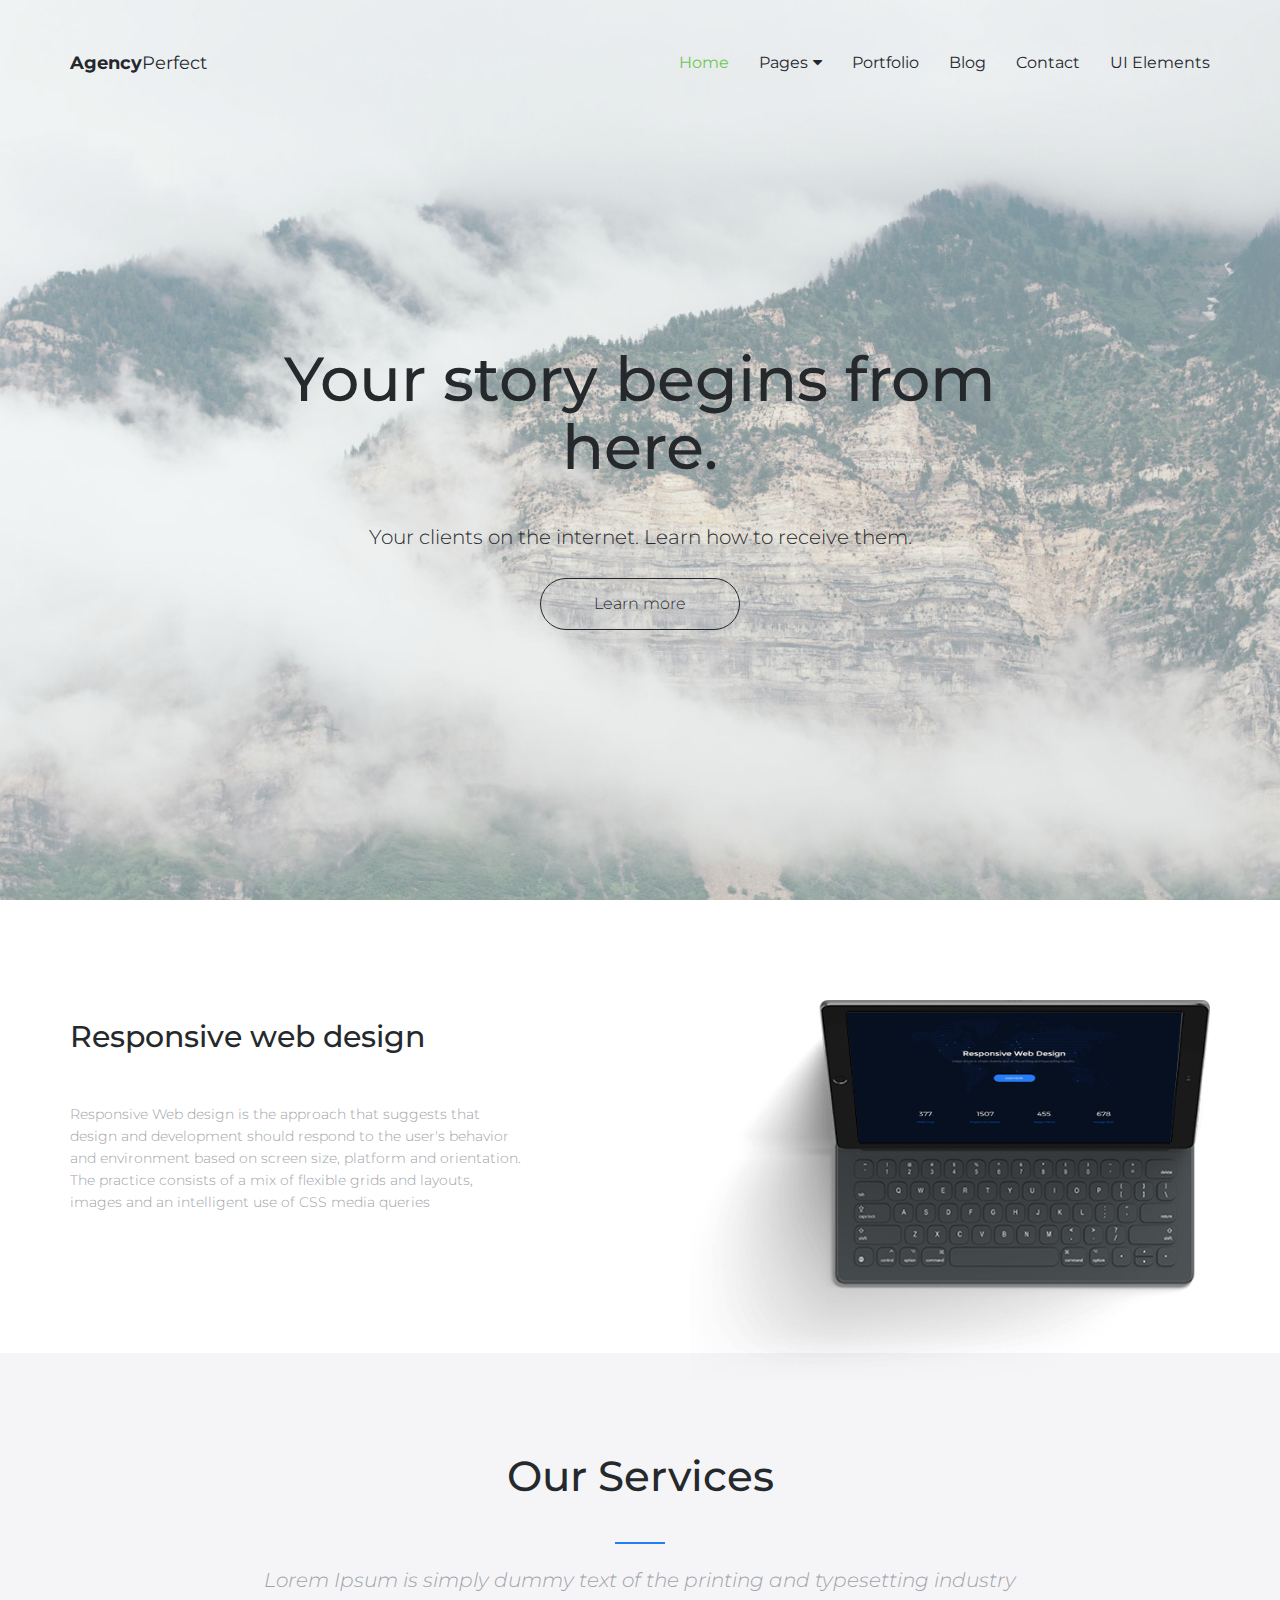
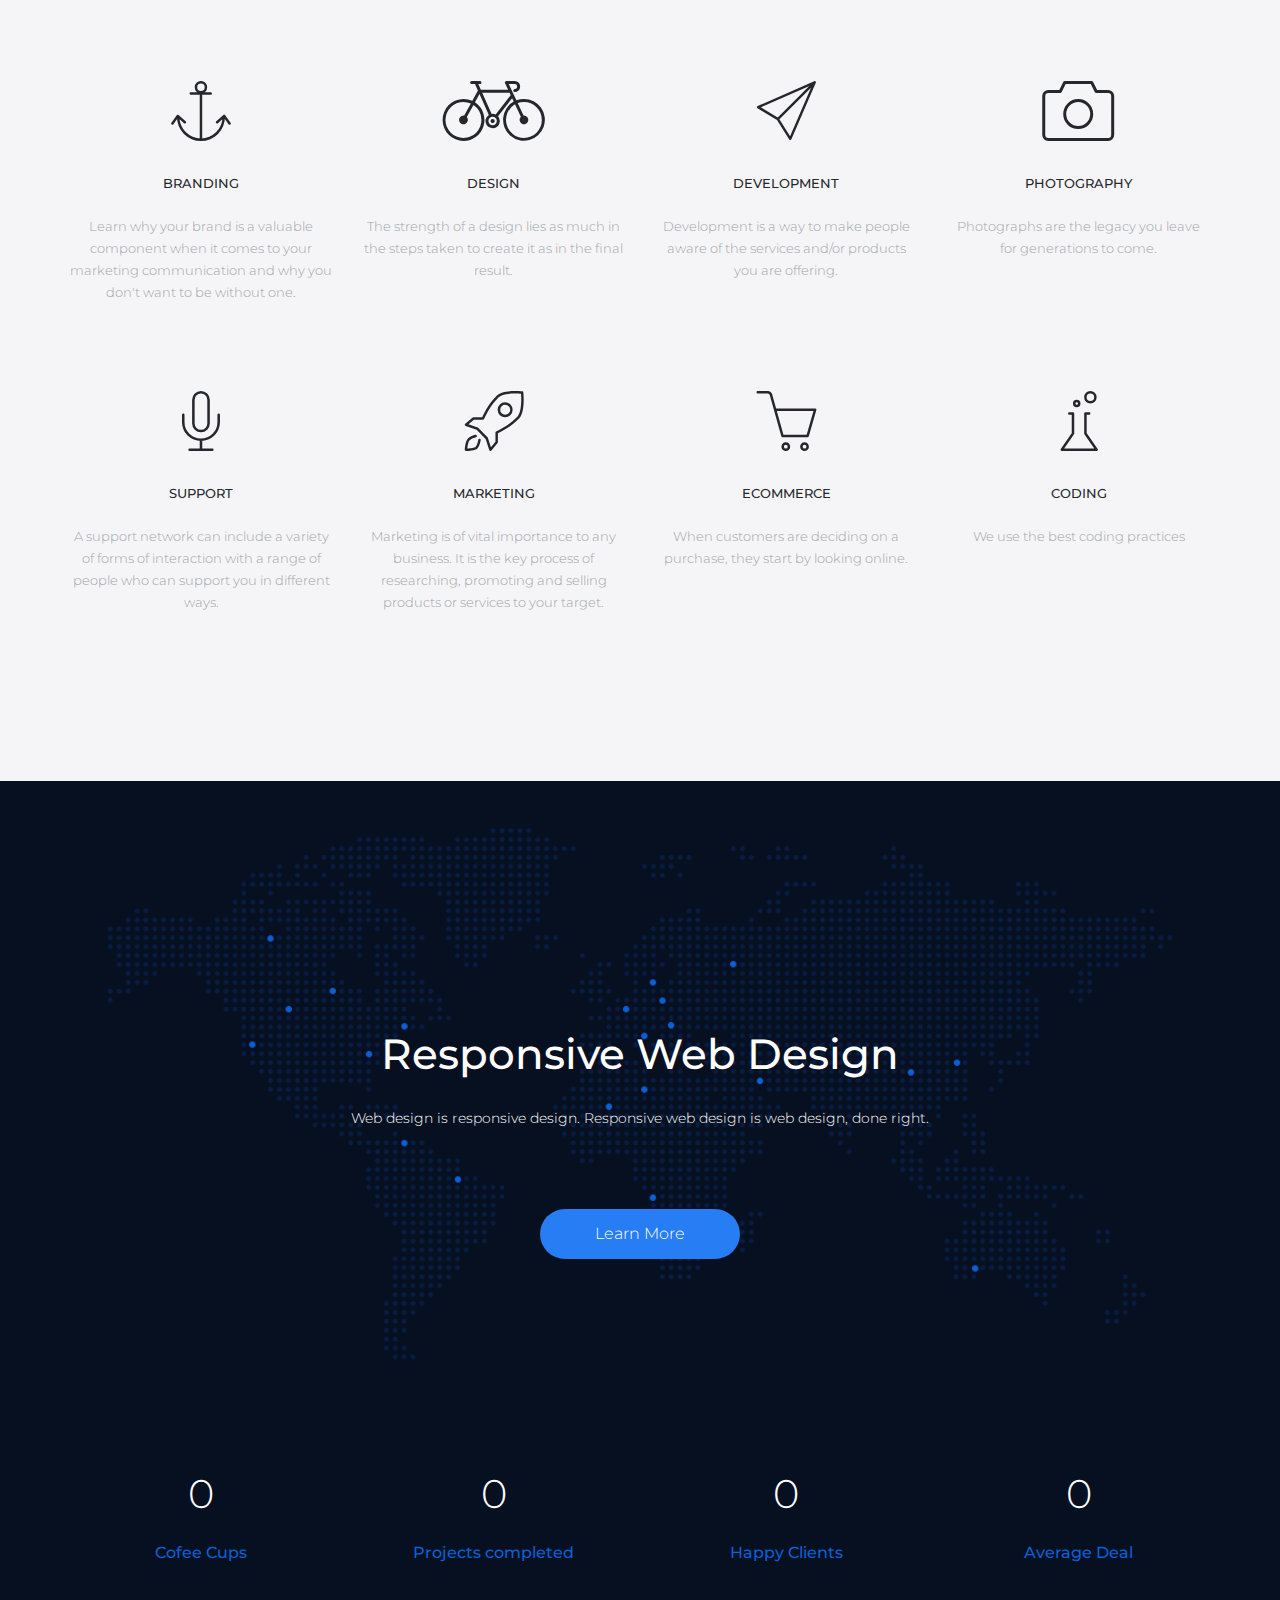
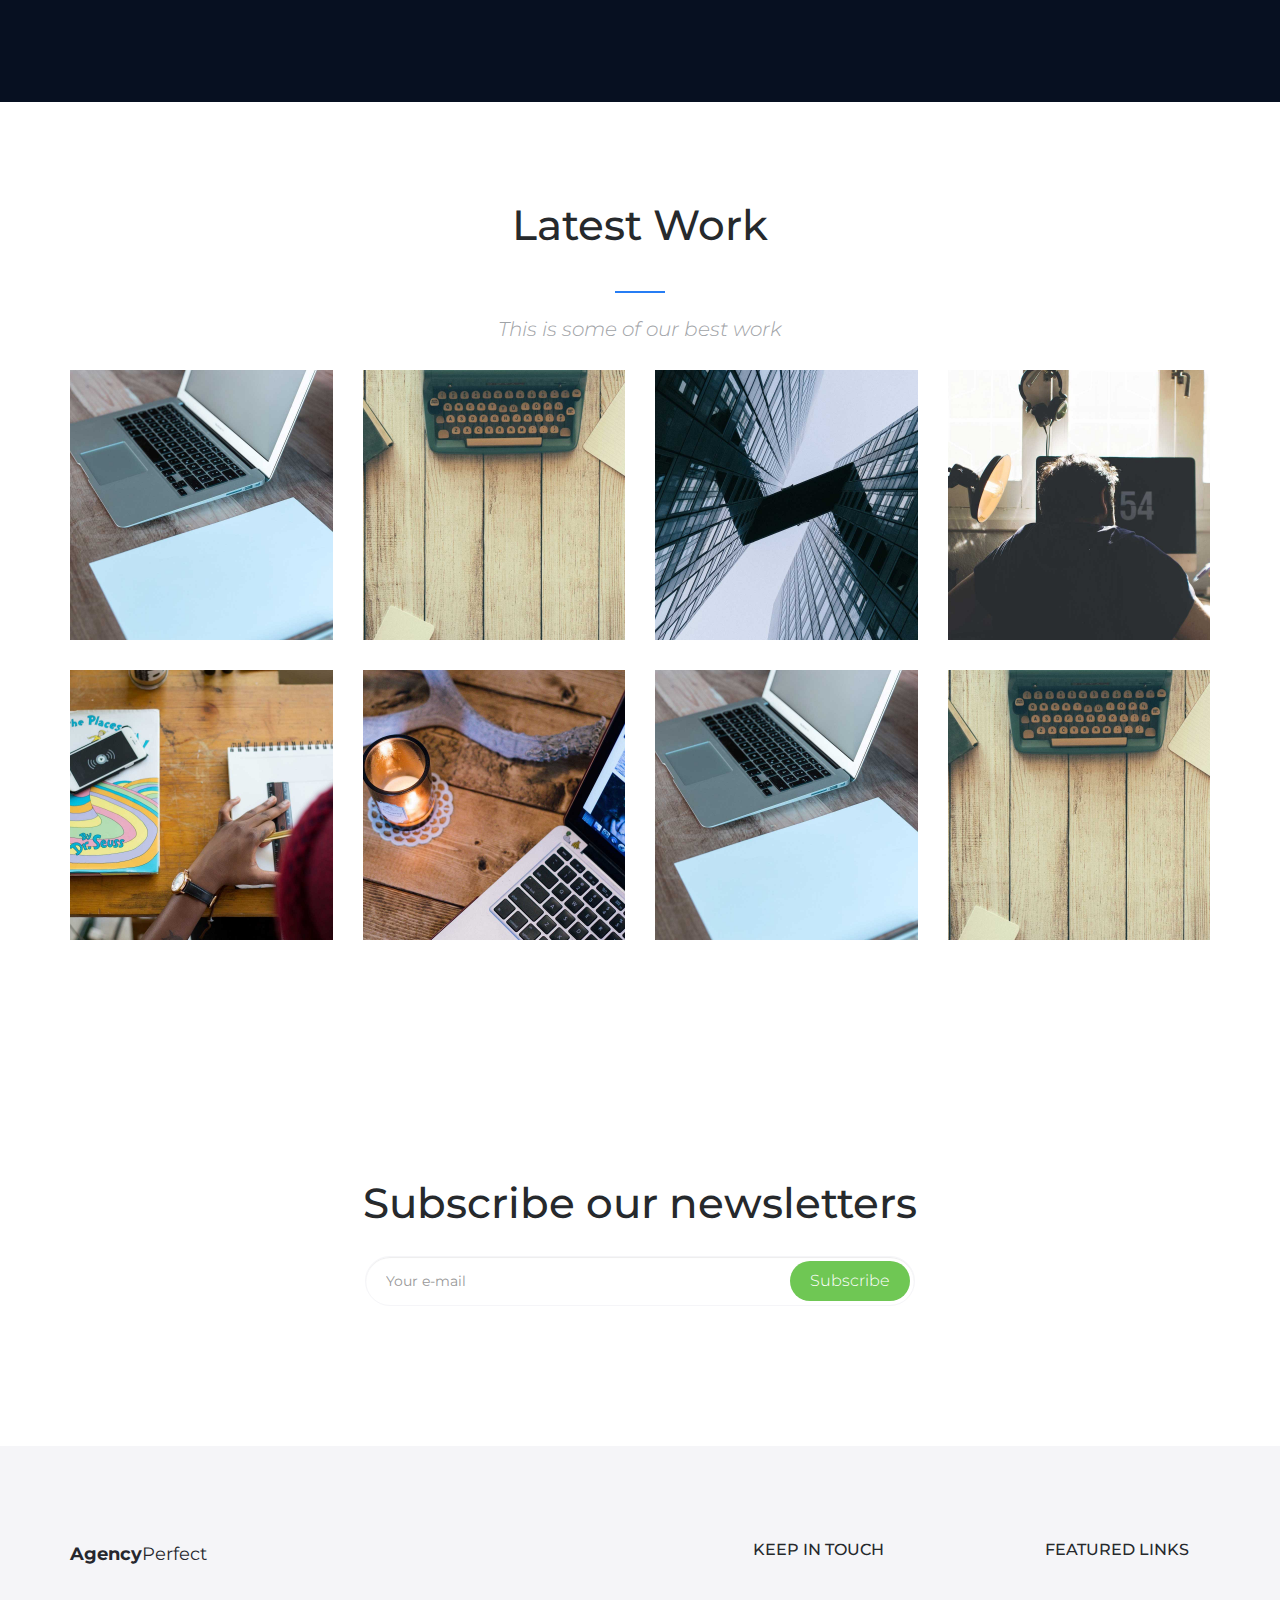
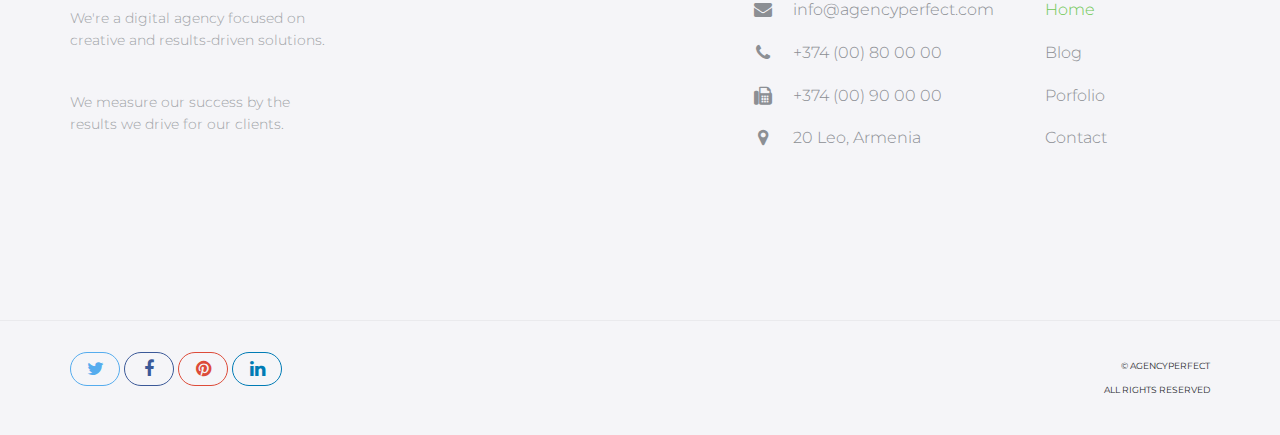
==== index.html @ 572a468a "Initial commit" ====
<!DOCTYPE html>
<html lang="en">
<head>

    <!-- Basic Page Needs
    ================================================== -->
    <meta http-equiv="Content-Type" content="text/html; charset=utf-8">
    <meta http-equiv="X-UA-Compatible" content="IE=edge">

    <title>Agency Perfect</title>

    <meta name="description" content="">
    <meta name="author" content="">
    <meta name="keywords" content="">

    <!-- Mobile Specific Metas
    ================================================== -->
    <meta name="viewport" content="width=device-width, minimum-scale=1.0, maximum-scale=1.0">
    <meta name="apple-mobile-web-app-capable" content="yes">

    <!-- Fonts -->
    <link href="https://fonts.googleapis.com/css?family=Montserrat:300,300i,400,600,700" rel="stylesheet">
    <link rel="stylesheet" href="http://cdnjs.cloudflare.com/ajax/libs/font-awesome/4.4.0/css/font-awesome.min.css">

    <!-- Favicon
    ================================================== -->
    <link rel="apple-touch-icon" sizes="180x180" href="assets/img/apple-touch-icon.png">
    <link rel="icon" type="image/png" sizes="16x16" href="assets/img/favicon.png">

    <!-- Stylesheets
    ================================================== -->
    <!-- Bootstrap core CSS -->
    <link href="assets/css/bootstrap.min.css" rel="stylesheet">

    <!-- Custom styles for this template -->
    <link href="assets/css/style.css" rel="stylesheet">
    <link href="assets/css/responsive.css" rel="stylesheet">

    <!-- HTML5 shim and Respond.js IE8 support of HTML5 elements and media queries -->
    <!--[if lt IE 9]>
    <script src="https://oss.maxcdn.com/libs/html5shiv/3.7.0/html5shiv.js"></script>
    <script src="https://oss.maxcdn.com/libs/respond.js/1.4.2/respond.min.js"></script>
    <![endif]-->

</head>
<body>

    <header id="masthead" class="site-header">
        <nav id="primary-navigation" class="site-navigation">
            <div class="container">

                <div class="navbar-header">
                   
                    <a class="site-title"><span>Agency</span>Perfect</a>

                </div><!-- /.navbar-header -->

                <div class="collapse navbar-collapse" id="agency-navbar-collapse">

                    <ul class="nav navbar-nav navbar-right">

                        <li class="active"><a href="index.html" data-toggle="dropdown">Home</a></li>
                        <li class="dropdown"><a href="#" class="dropdown-toggle" data-toggle="dropdown">Pages<i class="fa fa-caret-down hidden-xs" aria-hidden="true"></i></a>

                            <ul class="dropdown-menu" role="menu" aria-labelledby="menu1">
                              <li><a href="portfolio.html">Portfolio</a></li>
                              <li><a href="blog.html">Blog</a></li>
                            </ul>

                        </li>
                        <li><a href="portfolio.html">Portfolio</a></li>
                        <li><a href="blog.html">Blog</a></li>
                        <li><a href="contact.html">Contact</a></li>
                        <li><a href="ui-elements.html">UI Elements</a></li>

                    </ul>

                </div>

            </div>   
        </nav><!-- /.site-navigation -->
    </header><!-- /#mastheaed -->

    <div id="hero" class="hero overlay">
        <div class="hero-content">
            <div class="hero-text">
                <h1>Your story begins from here.</h1>
                <p>Your clients on the internet. Learn how to receive them.</p>
                <a href="#" class="btn btn-border">Learn more</a>
            </div><!-- /.hero-text -->
        </div><!-- /.hero-content -->
    </div><!-- /.hero -->

    <main id="main" class="site-main">

        <section class="site-section section-features">
            <div class="container">
                <div class="row">
                    <div class="col-sm-5">
                        <h2>Responsive web design</h2>
                        <p>Responsive Web design is the approach that suggests that design and development should respond to the user's behavior and environment based on screen size, platform and orientation. The practice consists of a mix of flexible grids and layouts, images and an intelligent use of CSS media queries</p>
                    </div>
                    <div class="col-sm-7 hidden-xs">
                        <img src="assets/img/ipad-pro.png" alt="">
                    </div>
                </div>
            </div>
        </section><!-- /.section-features -->

        <section class="site-section section-services gray-bg text-center">
            <div class="container">
                <h2 class="heading-separator">Our Services</h2>
                <p class="subheading-text">Lorem Ipsum is simply dummy text of the printing and typesetting industry</p>
                <div class="row">
                    <div class="col-md-3 col-xs-6">
                        <div class="service">
                            <img src="assets/img/anchor.svg" alt="">
                            <h3 class="service-title">Branding</h3>
                            <p class="service-info"> Learn why your brand is a valuable component when it comes to your marketing communication and why you don't want to be without one.</p>
                        </div><!-- /.service -->
                    </div>
                    <div class="col-md-3 col-xs-6">
                        <div class="service">
                            <img src="assets/img/bycicle.svg" alt="">
                            <h3 class="service-title">Design</h3>
                            <p class="service-info">The strength of a design lies as much in the steps taken to create it as in the final result. </p>
                        </div><!-- /.service -->
                    </div>
                    <div class="col-md-3 col-xs-6">
                        <div class="service">
                            <img src="assets/img/paper-plane.svg" alt="">
                            <h3 class="service-title">Development</h3>
                            <p class="service-info">Development is a way to make people aware of the services and/or products you are offering.</p>
                        </div><!-- /.service -->
                    </div>
                    <div class="col-md-3 col-xs-6">
                        <div class="service">
                            <img src="assets/img/photo.svg" alt="">
                            <h3 class="service-title">Photography</h3>
                            <p class="service-info">Photographs are the legacy you leave for generations to come.</p>
                        </div><!-- /.service -->
                    </div>
                    <div class="col-md-3 col-xs-6">
                        <div class="service">
                            <img src="assets/img/microphone.svg" alt="">
                            <h3 class="service-title">Support</h3>
                            <p class="service-info">A support network can include a variety of forms of interaction with a range of people who can support you in different ways. </p>
                        </div><!-- /.service -->
                    </div>
                    <div class="col-md-3 col-xs-6">
                        <div class="service">
                            <img src="assets/img/rocket.svg" alt="">
                            <h3 class="service-title">Marketing</h3>
                            <p class="service-info">Marketing is of vital importance to any business. It is the key process of researching, promoting and selling products or services to your target.</p>
                        </div><!-- /.service -->
                    </div>
                    <div class="col-md-3 col-xs-6">
                        <div class="service">
                            <img src="assets/img/basket.svg" alt="">
                            <h3 class="service-title">Ecommerce</h3>
                            <p class="service-info">When customers are deciding on a purchase, they start by looking online.</p>
                        </div><!-- /.service -->
                    </div>
                    <div class="col-md-3 col-xs-6">
                        <div class="service">
                            <img src="assets/img/chemestry.svg" alt="">
                            <h3 class="service-title">Coding</h3>
                            <p class="service-info">We use the best coding practices</p>
                        </div><!-- /.service -->
                    </div>
                </div>
            </div>
        </section><!-- /.section-services -->

        <section class="site-section section-map-feature text-center">

            <div class="container">
                <h2>Responsive Web Design</h2>
                <p>Web design is responsive design. Responsive web design is web design, done right.</p>
                <a href="#" class="btn btn-fill">Learn More</a>
                <div class="row">
                    <div class="col-sm-3 col-xs-6">
                        <div class="counter-item">
                            <p class="counter" data-to="377" data-speed="2000">0</p>
                            <h3>Cofee Cups</h3>
                        </div><!-- /.counter-item -->
                    </div>
                    <div class="col-sm-3 col-xs-6">
                        <div class="counter-item">
                            <p class="counter" data-to="1204" data-speed="2000">0</p>       
                            <h3>Projects completed</h3>
                        </div> <!-- /.counter-item -->      
                    </div>
                    <div class="col-sm-3 col-xs-6">
                        <div class="counter-item">
                            <p class="counter" data-to="459" data-speed="1000">0</p>
                            <h3>Happy Clients</h3>
                        </div><!-- /.counter-item -->
                    </div>
                    <div class="col-sm-3 col-xs-6">
                        <div class="counter-item">
                            <p class="counter" data-to="675" data-speed="1000">0</p>
                            <h3>Average Deal</h3>
                        </div><!-- /.counter-item -->
                    </div>
                </div>
            </div>
            
        </section><!-- /.section-map-feature -->

        <section class="site-section section-portfolio">
            <div class="container">
                <div class="text-center">
                    <h2 class="heading-separator">Latest Work</h2>
                    <p class="subheading-text">This is some of our best work</p>
                </div>
                <div class="row">
                    <div class="col-lg-3 col-md-4 col-xs-6">
                        <div class="portfolio-item">
                            <img src="assets/img/portfolio-1.jpg" class="img-res" alt="">
                            <h4 class="portfolio-item-title">Portfolio item</h4>
                            <a href="portfolio-item.html"><i class="fa fa-arrow-right" aria-hidden="true"></i></a>
                        </div><!-- /.portfolio-item -->
                    </div>
                    <div class="col-lg-3 col-md-4 col-xs-6">
                        <div class="portfolio-item">
                            <img src="assets/img/portfolio-2.jpg" class="img-res" alt="">
                            <h4 class="portfolio-item-title">Portfolio item</h4>
                            <a href="portfolio-item.html"><i class="fa fa-arrow-right" aria-hidden="true"></i></a>
                        </div><!-- /.portfolio-item -->
                    </div>
                    <div class="col-lg-3 col-md-4 col-xs-6">
                        <div class="portfolio-item">
                            <img src="assets/img/portfolio-3.jpg" class="img-res" alt="">
                            <h4 class="portfolio-item-title">Portfolio item</h4>
                            <a href="portfolio-item.html"><i class="fa fa-arrow-right" aria-hidden="true"></i></a>
                        </div><!-- /.portfolio-item -->
                    </div>
                    <div class="col-lg-3 col-md-4 col-xs-6">
                        <div class="portfolio-item">
                            <img src="assets/img/portfolio-4.jpg" class="img-res" alt="">
                            <h4 class="portfolio-item-title">Portfolio item</h4>
                            <a href="portfolio-item.html"><i class="fa fa-arrow-right" aria-hidden="true"></i></a>
                        </div><!-- /.portfolio-item -->
                    </div>
                    <div class="col-lg-3 col-md-4 col-xs-6">
                        <div class="portfolio-item">
                            <img src="assets/img/portfolio-5.jpg" class="img-res" alt="">
                            <h4 class="portfolio-item-title">Portfolio item</h4>
                            <a href="portfolio-item.html"><i class="fa fa-arrow-right" aria-hidden="true"></i></a>
                        </div><!-- /.portfolio-item -->
                    </div>
                    <div class="col-lg-3 col-md-4 col-xs-6">
                        <div class="portfolio-item">
                            <img src="assets/img/portfolio-6.jpg" class="img-res" alt="">
                            <h4 class="portfolio-item-title">Portfolio item</h4>
                            <a href="portfolio-item.html"><i class="fa fa-arrow-right" aria-hidden="true"></i></a>
                        </div><!-- /.portfolio-item -->
                    </div>
                    <div class="col-lg-3 col-md-4 col-xs-6">
                        <div class="portfolio-item">
                            <img src="assets/img/portfolio-1.jpg" class="img-res" alt="">
                            <h4 class="portfolio-item-title">Portfolio item</h4>
                            <a href="portfolio-item.html"><i class="fa fa-arrow-right" aria-hidden="true"></i></a>
                        </div><!-- /.portfolio-item -->
                    </div>
                    <div class="col-lg-3 col-md-4 col-xs-6">
                        <div class="portfolio-item">
                            <img src="assets/img/portfolio-2.jpg" class="img-res" alt="">
                            <h4 class="portfolio-item-title">Portfolio item</h4>
                            <a href="portfolio-item.html"><i class="fa fa-arrow-right" aria-hidden="true"></i></a>
                        </div><!-- /.portfolio-item -->
                    </div>
                </div>
            </div>
        </section><!-- /.section-portfolio -->

        <section class="site-section section-newsletter text-center">
            <div class="container">
                <h2>Subscribe our newsletters</h2>
                <form class="form-group newsletter-group">
                    <input type="email" class="form-control" placeholder="Your e-mail" required>
                    <button class="btn btn-green" type="button">Subscribe</button>
                </form><!-- /.newsletter-group -->
            </div>
        </section><!-- /.section-newsletter -->

    </main><!-- /#main -->

    <footer id="colophon" class="site-footer">
        <div class="container">
            <div class="row">
                <div class="col-md-3 col-sm-4 col-xs-6">
                    <a class="site-title"><span>Agency</span>Perfect</a>
                    <p>We're a digital agency focused on creative and results-driven solutions.</p>
                    <p>We measure our success by the results we drive for our clients.</p>
                </div>
                <div class="col-lg-offset-4 col-md-3 col-sm-4 col-md-offset-2 col-sm-offset-0 col-xs-6 ">
                    <h3>Keep in touch</h3>
                    <ul class="list-unstyled contact-links">
                        <li><i class="fa fa-envelope" aria-hidden="true"></i><a href="mailto:info@agencyperfect.com">info@agencyperfect.com</a></li>
                        <li><i class="fa fa-phone" aria-hidden="true"></i><a href="tel:+37400800000">+374 (00) 80 00 00 </a></li>
                        <li><i class="fa fa-fax" aria-hidden="true"></i><a href="+37400900000">+374 (00) 90 00 00</a></li>
                        <li><i class="fa fa-map-marker" aria-hidden="true"></i><p>20 Leo, Armenia</p></li>
                    </ul>
                </div>
                <div class="clearfix visible-xs"></div>
                <div class="col-lg-2 col-md-3 col-sm-4 col-xs-6">
                    <h3>Featured links</h3>
                    <ul class="list-unstyled">
                        <li class="active"><a href="index.html">Home</a></li>
                        <li><a href="blog.html">Blog</a></li>
                        <li><a href="portfolio.html">Porfolio</a></li>
                        <li><a href="contact.html">Contact</a></li>
                    </ul>
                </div>
            </div>
        </div>
        <div class="copyright">
            <div class="container">
                <div class="row">
                    <div class="col-xs-8">
                        <div class="social-links">
                            <a class="twitter-bg" href="#"><i class="fa fa-twitter"></i></a>
                            <a class="facebook-bg" href="#"><i class="fa fa-facebook"></i></a>
                            <a class="pinterest" href="#"><i class="fa fa-pinterest"></i></a>
                            <a class="linkedin-bg" href="#"><i class="fa fa-linkedin"></i></a>
                        </div><!-- /.social-links -->
                    </div>
                    <div class="col-xs-4">
                        <div class="text-right">
                            <p>&copy; AgencyPerfect</p>
                            <p>All Rights Reserved</p>
                        </div>
                    </div>
                </div>
            </div>
        </div><!-- /.copyright -->
    </footer><!-- /#footer -->


    <!-- Bootstrap core JavaScript
    ================================================== -->
    <!-- Placed at the end of the document so the pages load faster -->
    <script src="https://ajax.googleapis.com/ajax/libs/jquery/3.1.1/jquery.min.js"></script>
    <script src="assets/js/bootstrap.min.js"></script>
    <script src="assets/js/bootstrap-select.min.js"></script>
   
  
</body>
</html>
---- assets/css/style.css ----
/*
 * Theme Name: 
 * Theme URI: 
 * Author: Milan Savov, Nikola Kostov
 * Author URI/Mail: milan.savov@gmail.com, nikolakostov1991@gmail.com
 * Version: 1.0
 * */

 /* TABLE OF CONTENT 
*
* - CUSTOM RESETS
    - Buttons
    - Forms
* - LAYOUT
* - HEADER 
    - Site Logo
    - Navigation
* - HERO (BANNER)
* - HOMEPAGE SECTIONS
    - Features 
    - Services
    - Map Feature 
    - Portfolio
    - Newsletter 
* - FOOTER
* - PAGES
    - PORTFOLIO
    - PORTFOLIO ITEM
    - BLOG
    - BLOG POST
    - CONTACT
*
*/


/* CUSTOM RESETS
================================================== */
a {
    transition: all 0.25s ease-in-out;
    -moz-transition: all 0.25s ease-in-out;
    -webkit-transition: all 0.25s ease-in-out;
    -o-transition: all 0.25s ease-in-out;
    -ms-transition: all 0.25s ease-in-out;
    cursor: pointer;
    color: #9fa3a7;
}

a:focus,
a:hover {
    color: #6fc754;
    outline: 0 none;
    text-decoration: none;
}

p {
    margin-bottom: 0;
    font-size: 14px;
    font-weight: 300;
    color: #9fa3a7;
    line-height: 22px;
}

h1 {
    font-size: 62px;
}

h2 {
    font-size: 42px;
}

h1,h2,h3,h4,h5 {
    color: #26292c;
}

p + p {
    margin-top: 40px;
}

/* Buttons */
.btn {
    line-height: 50px;
    min-width: 200px;
    font-size: 16px;
    font-weight: 300;
    border: 0;
    border-radius: 50px;
    color: #26272d;
    background-color: #fff;
    padding: 0;
    transition: color 0.25s ease-in-out, background-color 0.25s ease-in-out;
    -moz-transition: color 0.25s ease-in-out, background-color 0.25s ease-in-out;
    -webkit-transition: color 0.25s ease-in-out, background-color 0.25s ease-in-out;
    -o-transition: color 0.25s ease-in-out, background-color 0.25s ease-in-out;
    -ms-transition: color 0.25s ease-in-out, background-color 0.25s ease-in-out;
}

.btn-border {
    border: 1px solid #26272d;
}

.btn-fill {
    background-color: #267df4;
    color: #fff;
}

.btn-gray {
    background-color: #f5f5f8;
    color: #26272d;
}

.btn-green {
    background-color: #6fc754;
    color: #fff;  
}

.btn:hover,
button.btn:hover,
.btn:focus,
button.btn:focus {
    background-color: #26272d;
    color: #fff;
}

.btn-gray:hover,
.btn-gray:focus {
    background-color: #6fc754;
    color: #fff;    
}

/* 
 * Forms 
 */
/* Input fields */
.form-group {
    position: relative;
    margin: 0 auto;
    width: 100%;
}

.form-control {
    border-radius: 25px;
    height: 50px;
    padding: 15px 20px;
    border-color: #f5f5f8;
}

.form-control + .form-control {
    margin-top: 10px;
}

.form-control:focus {
    background-color: #f5f5f8;
    border-color: #f5f5f8;
    box-shadow: none;
    outline: none;
}

.form-group .btn {
    position: absolute;
    top: 5px;
    right: 5px;
    line-height: 40px;
    min-width: 60px;
    font-size: 16px;
    border-radius: 25px;
}

.form-control-comment {
    height: 100px;
    resize: none;
}

.search-form .form-group .form-control {
    padding-right: 80px;
}

/* ELEMENTS
================================================== */
/* Checkbox fields */
input[type=checkbox],
input[type=radio] {
    position: absolute;
    visibility: hidden;
    height: auto;
    margin-top: 0;
}

.checkbox {
    margin: 0;
} 

.checkbox + .checkbox,
.radio-btn + .radio-btn {
    margin-top: 15px;
}

.checkbox [type="checkbox"]:not(:checked) + label,
.checkbox [type="checkbox"]:checked + label {
    position: relative;
    padding-left: 30px;
    cursor: pointer;
}

.checkbox [type="checkbox"]:not(:checked) + label:before,
.checkbox [type="checkbox"]:checked + label:before {
    content: '';
    position: absolute;
    left:0; 
    width: 20px; 
    height: 20px;
    background-color: #fff;
    border: 1px solid #f5f5f8;
    border-radius: 3px;
    box-shadow: none;
    transition: border-color .2s;
    -webkit-transition: border-color .2s;
    -ms-transition: border-color .2s;
    -o-transition: border-color .2s;
    -ms-transition: border-color .2s;
}

.checkbox [type="checkbox"]:not(:checked) + label:after,
.checkbox [type="checkbox"]:checked + label:after {
    content: '\f00c';
    font-family: 'FontAwesome';
    position: absolute;
    top: 50%;
    left: 0;
    text-align: center;
    font-size: 15px;
    height: 20px;
    width: 20px;
    border-radius: 3px;
    color: #fff;
    background-color: #6fc754;
    transform: translateY(-50%);
    -webkit-transform: translateY(-50%);
    -ms-transform: translateY(-50%);
    -o-transform: translateY(-50%);
    -ms-transform: translateY(-50%);
      transition: opacity .2s;
    -webkit-transition: opacity .2s;
    -ms-transition: opacity .2s;
    -o-transition: opacity .2s;
    -ms-transition: opacity .2s;
}

.checkbox [type="checkbox"]:not(:checked) + label:after {
    opacity: 0;
}

.checkbox [type="checkbox"]:checked + label:after {
    opacity: 1;
}

.checkbox [type="checkbox"]:disabled:not(:checked) + label:before,
.checkbox [type="checkbox"]:disabled:checked + label:before {
    box-shadow: none;
    border-color: #bbb;
    background-color: #ddd;
}

.checkbox [type="checkbox"]:disabled:checked + label:after {
    color: #999;
}
.checkbox [type="checkbox"]:disabled + label {
    color: #aaa;
}

.checkbox [type="checkbox"]:checked:focus + label:before,
.checkbox [type="checkbox"]:not(:checked):focus + label:before {
    border: 1px dotted #6fc754;
}

.checkbox [type="checkbox"]:not(:checked) + label:hover:before,
.checkbox [type="checkbox"]:checked + label:hover:before {
    border: 1px solid #6fc754;
}

/* Radiobutton fields */
.radio-btn label {
    font-weight: 400;
}

.radio-btn [type="radio"]:not(:checked) + label,
.radio-btn [type="radio"]:checked + label {
    position: relative;
    padding-left: 30px;
    cursor: pointer;
    margin-bottom: 0;
}

.radio-btn [type="radio"]:not(:checked) + label:before,
.radio-btn [type="radio"]:checked + label:before {
    content: '';
    position: absolute;
    left:0; 
    top: 50%;
    width: 20px;
    height: 20px;
    background-color: #fff;
    border: 1px solid #f5f5f8;
    border-radius: 50px;
    box-shadow: none;
    transform: translateY(-50%);
    -webkit-transform: translateY(-50%);
    -ms-transform: translateY(-50%);
    -o-transform: translateY(-50%);
    -ms-transform: translateY(-50%);
    transition: border-color .2s;
    -webkit-transition: border-color .2s;
    -ms-transition: border-color .2s;
    -o-transition: border-color .2s;
    -ms-transition: border-color .2s;
}

.radio-btn [type="radio"]:not(:checked) + label:after,
.radio-btn [type="radio"]:checked + label:after {
    content: '';
    position: absolute;
    width: 12px;
    height: 12px;
    top: 50%;
    left: 4px;
    background-color: #6fc754;
    border-radius: 50px;
    transform: translateY(-50%);
    -webkit-transform: translateY(-50%);
    -ms-transform: translateY(-50%);
    -o-transform: translateY(-50%);
    -ms-transform: translateY(-50%);
    transition: opacity .2s;
    -webkit-transition: opacity .2s;
    -ms-transition: opacity .2s;
    -o-transition: opacity .2s;
    -ms-transition: opacity .2s;
}

.radio-btn [type="radio"]:not(:checked) + label:after {
    opacity: 0;
}
.radio-btn [type="radio"]:checked + label:after {
    opacity: 1;
}

.radio-btn [type="radio"]:disabled:not(:checked) + label:before,
.radio-btn [type="radio"]:disabled:checked + label:before {
    box-shadow: none;
    border-color: #bbb;
    background-color: #ddd;
}

.radio-btn [type="radio"]:disabled:checked + label:after {
    color: #999;
}

.radio-btn [type="radio"]:disabled + label {
    color: #aaa;
}

.radio-btn [type="radio"]:checked:focus + label:before,
.radio-btn [type="radio"]:not(:checked):focus + label:before {
    border: 1px dotted #6fc754;
}

.radio-btn [type="radio"]:checked + label:hover:before,
.radio-btn [type="radio"]:not(:checked) + label:hover:before {
    border: 1px solid #6fc754;
}

/* Selectpicker */
select {
    position: absolute !important;
    bottom: 0;
    left: 50%;
    display: block !important;
    width: .5px !important;
    height: 100% !important;
    padding: 0 !important;
    opacity: 0 !important;
    border: none;
}

.bootstrap-select .btn {
    border: 1px solid #26272d;
    border-radius: 10px;
}

.bootstrap-select span.pull-left {
    padding-left: 10px;
}

.bootstrap-select.btn-group .dropdown-menu.inner {
    position: static; *
    float: none;
    border: 0;
    padding: 0;
    margin: 0;
    border-radius: 0;
    -webkit-box-shadow: none;
    box-shadow: none;
}

.bootstrap-select.open .dropdown-menu {
    display: block;
    border: 1px solid #26272d; 
    border-radius: 10px;
}

.bootstrap-select.btn-group .dropdown-menu {
    padding: 5px 0;
    min-width: 100%;
    overflow: hidden;
    -webkit-box-sizing: border-box;
    -moz-box-sizing: border-box;
    box-sizing: border-box;
    z-index: 9999;
}

.bootstrap-select .dropdown-menu {
    display: none;
    visibility: visible;
    opacity: 1;
    padding: 0;
}

.bootstrap-select .bs-caret {
    float: right;
    padding-right: 10px;
}

.bootstrap-select .bs-caret .caret {
    border-top: 6px dashed;
    border-top: 6px solid\9;
    border-right: 6px solid transparent;
    border-left: 6px solid transparent;   
}

.bootstrap-select .selected {
    color: #6fc754;
}

.bootstrap-select .check-mark {
    display: none;
}

/*  Tabs  */
.tab-style {
    border-bottom: none;
}

.tab-style + .tab-content {
    padding: 15px;
    border: 1px solid #26272d;
    border-bottom-left-radius: 10px;
    border-bottom-right-radius: 10px;
    border-top-right-radius: 10px;
}

.nav-tabs.tab-style > li.active > a,
.nav-tabs.tab-style > li > a:hover {
    border: 1px solid #6fc754;
    background-color: #6fc754;
    color: #fff;
}

.nav-tabs.tab-style > li > a {
    position: relative;
    color: #26272d;
    margin-right: 0;
    border: 1px solid #26272d;
    border-top-left-radius: 10px;
    border-top-right-radius: 10px;
}

.nav-tabs.tab-style > li + li {
    margin-left: 10px;
}

/* Accordion */
.accordion.panel-group {
    margin-bottom: 0;
}

.accordion.panel-group .panel + .panel {
    margin-top: 0;
}

.accordion .panel {
    border: 0;
    box-shadow: none;
    border: 1px solid #26272d;
    border-bottom: 0;
    border-radius: 0;
}

.accordion .panel:first-child,
.accordion .panel:first-child .panel-heading a {
    border-top-right-radius:10px;
    border-top-left-radius:10px;
}

.accordion .panel:last-child {
    border-bottom-right-radius:10px;
    border-bottom-left-radius:10px;
    border-bottom: 1px solid #26272d;
}

.accordion .panel:last-child .panel-heading a.collapsed {
    border-bottom-right-radius:10px;
    border-bottom-left-radius:10px;
}

.accordion .collapsed {
    height: auto;
}

.accordion .panel-heading {
    background-color: transparent;
    padding: 0;
}

.accordion .panel-heading a {
    display: inline-block;
    position: relative;
    width: 100%;
    padding: 10px 40px 10px 15px;
}

.accordion .panel-heading a.collapsed {
    background-color: transparent;
    color: #26272d;
}

.accordion .panel-heading a.collapsed:hover,
.accordion.accordion-gray .panel-heading a.collapsed:hover,
.accordion .panel-heading a {
    background-color: #6fc754;   
    color: #fff; 
}

.accordion .panel-heading a.collapsed::after {
    content: "\f107";
}

.accordion .panel-heading a::after {
    font-family: "FontAwesome";
    content: "\f106";
    position: absolute;
    top: 50%;
    right: 15px;
    transform: translateY(-50%);
    -moz-transform: translateY(-50%);
    -o-transform: translateY(-50%);
    -ms-transform: translateY(-50%);
    -webkit-transform: translateY(-50%);
}

.panel-group .panel-heading+.panel-collapse>.list-group, 
.panel-group .panel-heading+.panel-collapse>.panel-body {
    border: none;
}

/* Pagination */
.pagination {
  margin: 0;
  vertical-align: middle;
}

.pagination > li > a {
  border: none;
  color: #292a2c;
  background-color: #f5f5f8;
  padding: 10px 15px;
  border-radius: 10px;
  font-size: 12px;
}

.pagination > li + li > a {
  margin-left: 5px;
}

.pagination > li.active > a,
.pagination > li > a:hover,
.pagination > li.active > a:hover {
  background-color: #6fc754;
  color: #fff;
}

.pagination > li:first-child > a {
  border-top-left-radius: 10px;
  border-bottom-left-radius: 10px;
}

.pagination > li:last-child > a {
  border-top-right-radius: 10px;
  border-bottom-right-radius: 10px;
}

.pagination > li.more > a {
  margin-left: 0;
  padding: 10px 5px;
  pointer-events: none;
  background-color: transparent;
}

.pagination > li.more + li > a {
  margin-left: 0;
}

/* LAYOUT
================================================== */
html, body {
    width: 100%;
    height: 100%;
    margin: 0;
    padding: 0;
    font-family: 'Montserrat', sans-serif;
    color: #26272d;
}

.img-res {
    display: block;
    width: 100vw;
    height: 100vh;
    max-width: 100%;
    max-height: 100%;
    object-fit: cover;
}

/* Background colors */
.gray-bg {
  background-color: #f5f5f8;
}

/* Margin and padding resets */
.mb-10 {margin-bottom: 10px;}
.mt-20 {margin-top: 20px;}
.mt-50 {margin-top: 50px;}

/* HEADER
================================================== */
.site-header {
    position: absolute;
    padding: 50px 0 0;
    background-color: transparent;
    width: 100%;
    z-index: 3;
}

/* Site-logo */
.site-title {
    font-size: 18px;
    line-height: 26px;
    color: #26272d;
}

.site-title:hover {
    color: #26272d;   
}

.site-title span {
    font-weight: 700;
}

.site-title a:hover {
    color: #fff;
}

/* Navigation */
.navbar-collapse {
    text-align: center;
}

.navbar-nav {
    float: none;
    display: inline-block;
}

.navbar-nav > li > a, 
.slicknav_nav > li > a {
    padding: 0;
    font-size: 16px;
    position: relative;
    color: #26272d;
    line-height: 26px;
}

.site-header-white .navbar-nav > li > a,
.site-header-white .site-title {
    color: #fff;
}

.navbar-nav > li > a i {
    margin-left: 5px;
}

.navbar-nav > li + li {
    margin-left: 30px;
}

.nav .open > a, 
.nav .open > a:focus, 
.nav .open > a:hover,
.navbar-nav > li > a:hover,
.navbar-nav > li > a:focus,
.navbar-nav > li.active > a,
.navbar-collapse li a:hover,
.dropdown.open > a, 
.site-header-white .dropdown.open > a,
.dropdown-menu a:hover, 
.dropdown:hover > a, 
.dropdown-menu>li>a:focus,
.dropdown-menu li a:hover,
.slicknav_nav > li.active a,
.slicknav_open .slicknav_arrow,
.slicknav_nav > li a:hover {
    background-color: transparent;
    color: #6fc754;
}

.navbar-toggle {
    border-color: #fff;
    margin: 0 15px 0 0;
    position: relative;
    top: -1px;
}

.navbar-toggle:hover,
.navbar-toggle[aria-expanded=true] {
    background-color: #fff;
    border-color: #000;
    cursor: pointer;
}

.navbar-toggle:hover .icon-bar,
.navbar-toggle[aria-expanded=true] .icon-bar {
    background-color: #000;
}

.navbar-toggle  .icon-bar {
    background-color: #fff;
}

.navbar-nav .dropdown-menu {
    display: block;
    opacity: 0;
    visibility: hidden;
    border-radius: 0;
    min-width: 130px;
    border: 0;
    border-top: 5px solid #6fc754;
    top: 140%;
    transition: all 0.4s;
    -moz-transition: all 0.4s;
    -webkit-transition: all 0.4s;
    -o-transition: all 0.4s;
    -ms-transition: all 0.4s;
}

.navbar-nav li a:hover + .dropdown-menu,
.navbar-nav .dropdown-menu:hover {
    opacity: 1;
    visibility: visible;
    top: 100%;
    transition-delay: 0s;
}

.dropdown-menu li a {
    padding: 5px 15px;
    position: relative;
    left: 0;
}

.dropdown-menu li a:hover {
    left: 15px;
}

/* HERO
================================================== */
.hero { 
    background: url(../img/hero.jpg) no-repeat center / cover; 
    height: 100%;
    width: 100%;
    display: table;
    position: relative;
}

.overlay:before {
  content: '';
  background-color: rgba(255,255,255,0.5);
  height: 100%;
  width: 100%;
  position: absolute;
  top: 0;
  left: 0;
  z-index: 0;
}

.hero-content {
    display: table-cell;
    vertical-align: middle;
    padding-top: 75px;
}

.hero-text {
    max-width: 890px;
    width: 100%;
    margin: 0 auto;
    padding: 0 15px;
    text-align: center;
}

.hero-text h1 {
    position: relative;
    margin: 0;
}

.hero-text p {
    position: relative;
    margin: 45px 0 30px;
    font-size: 20px;
    color: #26272d;
}

.hero-text .btn {
    position: relative;
    background-color: transparent;
}

.hero-text .btn:hover {
    background-color: #26272d;
    color: #fff;
}

.hero .breadcrumb {
    padding-top: 60px;
    margin-bottom: 0;
}

.hero .breadcrumb:before {
    content: '';
    display: block;
    position: absolute;
    left: 50%;
    bottom: 45px;
    height: 12px;
    width: 80px;
    border-top: 5px solid #fff;
    border-bottom: 3px solid #fff;
    transform: translateX(-50%);
    -moz-transform: translateX(-50%);
    -webkit-transform: translateX(-50%);
    -o-transform: translateX(-50%);
    -ms-transform: translateX(-50%);
}

.subpage-hero {
    height: 400px;
}

.subpage-hero.overlay:before {
    background-color: rgba(38,39,45,0.5);
}

.subpage-hero .hero-content,
.subpage-hero .hero-content h1,
.subpage-hero a  {
    color: #fff;
}

.subpage-hero a:hover {
    color: #6fc754;
}

.portfolio-hero {
    background: url(../img/portfolio-hero.jpg) no-repeat center / cover;     
}

.blog-hero {
    background: url(../img/blog-hero.jpg) no-repeat center / cover;     
}

.contact-hero {
    background: url(../img/contact-hero.jpg) no-repeat center / cover;     
}

/* SITEMAIN
================================================== */
/* site-section */
.site-section {
   padding: 100px 0 140px;
}

.subheading-text {
    font-size: 20px;
    font-style: italic;
}

.heading-separator {
    position: relative;
    margin: 0;
    padding-bottom: 70px;
}

.heading-separator:after {
    content: "";
    position: absolute;
    bottom: 25px;
    left: 0;
    right: 0;
    height: 2px;
    width: 50px;
    margin: 0 auto;
    background-color: #267df4;
}

/* Section: Features */
.section-features h2 {
    padding-bottom: 40px;
    font-size: 30px;
}

.section-features img {
    position: absolute;
    right: 15px;
    height: 380px;
}

/* Section: Services */
.section-services .subheading-text {
    margin-bottom: 90px;
}

.section-services .col-md-3:nth-child(n+5) .service {
    margin-top: 60px;
}

.service {
    min-height: 250px;
}

.service-title {
    margin: 35px 0 25px;
    font-size: 13px;
    text-transform: uppercase;
}

.service-info {
    font-size: 13px; 
}

/* Section: Map Feature */
.section-map-feature {
    padding-top: 250px;
    background: #071021 url(../img/map.png) no-repeat top center / cover; 
}

.section-map-feature h2 {
    padding-bottom: 30px;
    margin: 0;
}

.section-map-feature h2,
.section-map-feature p {
    color: #fff;
}

.section-map-feature .btn {
    margin: 80px 0 215px;
}

.counter {
    margin-bottom: 30px;
    font-size: 40px;
    font-weight: 300;
    line-height: 1;
}

.counter-item h3 {
    margin: 0;
    font-size: 16px;
    color: #0960d7;
}

/* Section: Portfolio */
.portfolio-item {
    margin-top: 30px;
}

.portfolio-item {
    height: 270px;
    position: relative;
}

.portfolio-item:before {
    content: "";
    position: absolute;
    left: 0;
    top: 0;
    right: 100%;
    bottom: 0;
    background-color: #f5f5f8;
    transition: right 0.25s ease-in-out;
    -moz-transition: right 0.25s ease-in-out;
    -webkit-transition: right 0.25s ease-in-out;
    -o-transition: right 0.25s ease-in-out;
    -ms-transition: right 0.25s ease-in-out;
}

.portfolio-item:hover:before {
    right: 25%;
}

.portfolio-item-title,
.portfolio-item a {
    position: absolute;
    left: 0px;
    margin: 0;
    font-size: 16px;
    opacity: 0;
}

.portfolio-item-title {
    width: 150px; 
    top: 15px;  
    transition: left 0.25s ease-in-out, opacity 0.25s ease-in-out;
    -moz-transition: left 0.25s ease-in-out, opacity 0.25s ease-in-out;
    -webkit-transition: left 0.25s ease-in-out, opacity 0.25s ease-in-out;
    -o-transition: left 0.25s ease-in-out, opacity 0.25s ease-in-out;
    -ms-transition: left 0.25s ease-in-out, opacity 0.25s ease-in-out;
}

.portfolio-item:hover .portfolio-item-title {
    left: 15px;
    opacity: 1;
}

.portfolio-item a {
    bottom: 15px;
    color: #26272d;
    padding: 5px 12px;
    border: 1px solid #26272d;
    border-radius: 50px;
}

.portfolio-item:hover a {
    left: 55%;
    opacity: 1;
}

.portfolio-item a:hover {
    background-color: #26272d;
    color: #fff;
}

.portfolio-item a i {
    width: 16px;
    text-align: center;
}

/* Section: Newsletter */
.section-newsletter h2 {
    padding-bottom: 30px;
    margin: 0;
}

.newsletter-group {
    max-width: 550px;
}

.newsletter-group .form-control {
    padding-right: 125px;
}

.newsletter-group .btn {
    min-width: 120px;
}

/* FOOTER
================================================== */
.site-footer {
    background-color: #f5f5f8;
    padding-top: 95px;
}

.site-footer .site-title {
    display: inline-block;
    margin-bottom: 40px;
}

.site-footer h3 {
    font-size: 16px;
    text-transform: uppercase;
    margin:0 0 40px;
}

.site-footer > .container {
    padding-bottom: 170px;
}

.site-footer .list-unstyled li + li {
    margin-top: 20px;
}

.contact-links li {
    position: relative;
}

.contact-links li i {
    position: absolute;
    top: 50%;
    width: 20px;
    text-align: center;
    font-size: 18px;
    color: #8c8f94;
    transform: translateY(-50%);
    -moz-transform: translateY(-50%);
    -webkit-transform: translateY(-50%);
    -o-transform: translateY(-50%);
    -ms-transform: translateY(-50%);
}

.contact-links li a,
.contact-links li p {
    margin-left: 40px;
}

.list-unstyled {
    margin-bottom: 0;
}

.list-unstyled li a,
.list-unstyled li p {
    font-size: 16px;
    color: #8c8f94;
    font-weight: 300;
}

.list-unstyled li a:hover,
.list-unstyled li.active a {
    color: #6fc754;
}

/* Copyright */
.copyright {
    padding: 30px 0;
    border-top: 1px solid rgba(38, 41, 44, 0.05);
}

.social-links a {
    line-height: 36px;
    padding: 5px 15px;
    font-size: 18px;
    border: 1px solid;
    border-radius: 50px;
}

.social-links a:hover {
    color: #fff;
}

.social-links a i {
    width: 18px;
    text-align: center;
}

a.twitter-bg {
    color: #55acee;
    border-color: #55acee; 
}

a.twitter-bg:hover {
    background-color: #55acee;
}

a.facebook-bg {
  color: #3b5998;
  border-color: #3b5998;
}

a.facebook-bg:hover{
  background-color: #3b5998;
}

a.pinterest {
  color: #dd4b39;
  border-color: #dd4b39;
} 

a.pinterest:hover{
  background-color: #dd4b39;
} 

a.linkedin-bg {
  color: #007bb5;
  border-color: #007bb5;
}

a.linkedin-bg:hover {
  background-color: #007bb5;
}

.copyright .text-right {
    padding: 4px 0;
}

.copyright p {
    font-size: 9px;
    font-weight: 400;
    text-transform: uppercase;
    color: #26272d;
}

.copyright p + p {
    margin-top: 2px;
}

/* PAGES
================================================== */
.subpage-site-section {
    padding: 60px 0;
}

.breadcrumb {
    background-color: transparent;
    position: relative;
}

.breadcrumb .active {
    color: #fff;
}

/* 
 * Portfolio
 */
.portfolio-sorting li:nth-child(-n+3){
    margin-bottom: 5px;
}

.portfolio-sorting li a {
    line-height: 40px;
    min-width: 120px;
    font-size: 16px;
}

.portfolio-sorting li .active {
    background-color: #6fc754;
    color: #fff;  
    box-shadow: none;   
}

#grid {
    margin-top: 25px;
}

#grid .col-md-4 {
    display: none;
}

#loadMore {
    margin-top: 30px;
}

#loadMore.disabled {
    background-color: #eee;
    color: #000;
    opacity: 0.3;
}

/* 
 * Portfolio-item
 */
.project-img {
    height: 480px;
}

.project-img + .project-img  {
    margin-top: 20px;
}

.project-info h5 {
    font-size: 18px;
    text-transform: uppercase;
    margin: 0;
}

.project-description,
.project-date-category {
    margin: 30px 0 0;
}

.project-date-category p + p {
    margin-top: 10px;
}

.project-date-category p span {
    font-size: 14px;
    text-transform: uppercase; 
    color: #26272d;
    font-weight: 400;
}

.project-info .btn {
    margin-top: 25px;
    line-height: 40px;
    min-width: 120px;
}

.project-info .social-links {
    margin-top: 25px;
}

.section-related-projects {
    padding-top: 0;
}

/* 
 * Blog
 */
.blog-post + .blog-post {
    margin-top: 60px;
}

.blog-post img {
    height: 480px;
}

.post-content,
.post-content .text-right,
.post-meta {
    margin-top: 25px;
}

.blog-post .post-title {
    padding: 0;
    margin: 0;
    font-size: 18px;
    font-weight: 600;
    text-transform: uppercase;
}

.post-content p {
    margin: 25px 0 0;
}

.post-content .post-title a {
    color: #26292c;
}

.post-content a {
    color: #8c8f94;   
}

.post-content .read-more {
    position: relative;
    padding-right: 30px;
    text-transform: uppercase;
}

.post-content .read-more:after {
    content: '';
    display: block;
    background-color: #8c8f94;  
    width: 20px;
    height: 2px;
    position: absolute;
    right: 0;
    top: 8px;
    transition: background-color 0.25s ease-in-out;
    -moz-transition: background-color 0.25s ease-in-out;
    -webkit-transition: background-color 0.25s ease-in-out;
    -o-transition: background-color 0.25s ease-in-out;
    -ms-transition: background-color 0.25s ease-in-out;
}

.post-content .read-more:hover:after {
    background-color: #6fc754; 
}

.blog-post a:hover + .post-content .post-title a,
.post-content a:hover {
    color: #6fc754;
}

.post-meta {
    padding: 5px 0;
}

.post-meta span {
    padding: 6px 0;
}

.post-meta span + span {
    margin-left: 40px;
}

.post-meta span a {
    position: relative;
    padding: 6px 0 6px 40px;
}

.post-meta i,
.post-author img {
    position: absolute;
    left: 0;
    top: 0;
}

.post-author img {
    height: 30px;
    width: 30px;
}

.post-meta i {
    font-size: 30px;
}

.post-category i {
    top: 1px;
}

.section-blog .ui-pagination {
    margin-top: 60px;
}

/* 
 * Blog post
 */
/* Post Comments */
.post-comments {
    margin-top: 40px;
}

.post-comments h3,
.respond h3 {
    font-size: 16px;
    margin: 30px 0 15px;
    text-transform: uppercase;
}

.post-comment {
    padding-left: 70px;
    position: relative;
}

.post-comment + .post-comment,
.replied + .post-comment {
    margin-top: 30px;
}

.replied {
    margin: 20px 0 0 70px;
    padding-top: 20px;
    border-top: 1px solid rgba(38,41,44, 0.05)
}

.post-comment img {
    width: 70px;
    height: 70px;
    position: absolute;
    left: 0;
    top: 0;
}

.post-comment-content-details {
    background-color: #f5f5f8;
    padding: 10px 0 10px 20px;
}

.post-comment-content-details p {
    display: inline-block;
    color: #8c8f94;
}

.post-comment-content-details p + p {
    margin: 0 0 0 20px;
}

.post-comment-date i {
    margin-right: 5px;
    line-height: 18px;
}

.comment {
    padding: 15px 0 0 20px;
}

.comment + .comment {
    margin-top: 0px;
}

.comment-reply {
    margin-top: 5px;
}

/* Respond */
.respond .form-control + .btn {
    margin-top: 10px;
}

/* Sidebar */
.sidebar {
    padding-left: 30px;
}

.widget + .widget {
    margin-top: 60px;
}

.widget-title {
    font-size: 18px;
    margin: 0 0 30px;
    text-transform: uppercase;
    letter-spacing: 1px;   
}

.widget .list-unstyled a:hover {
    padding-left: 15px;
}

.widget .list-unstyled li + li {
    margin-top: 20px;
}

.widget-categories li a span {
    float: right;
}

.widget-tags .list-unstyled li + li {
    margin-top: 10px;
    padding-top: 10px;
    border-top: 1px solid rgba(38,41,44,0.05)
}

/* 
 * Contact
 */
/* Section: Contact-us */
.section-contact-us h2 {
    font-size: 18px;
    text-transform: uppercase;
    padding-bottom: 50px;
    letter-spacing: 1px;
}

.section-contact-us .form-group label,
.contact-info h3 {
    margin: 0 0 10px 20px;
    color: #26292c;
    font-size: 16px;
    font-weight: 300; 
}

.section-contact-us textarea {
    height: 130px;
}

.section-contact-us .btn {
    margin-top: 35px;
}

.contact-info {
    padding-left: 30px;
}

.contact-info h3 {
    margin-left: 0;
    color: #8c8f94;
}

.contact-info .list-unstyled li {
    font-size: 14px;
    font-weight: 300;
    color: #8c8f94;
}

.contact-info .list-unstyled + h3,
.contact-info a + h3 {
    margin-top: 30px;
}

.section-contact-us .row + .form-group,
.section-contact-us .form-group + .form-group {
    margin-top: 25px;
}

/* Section: map */
.section-map {
  height: 500px;
  width: 100%
}
---- assets/css/responsive.css ----
/*==========  Non-Mobile First Method  ==========*/

/* Large Devices, Wide Screens */
@media only screen and (max-width : 1199px) {
	/* CUSTOM RESETS */
	h1 {
		font-size: 52px;
	}

	/* HERO */
	.hero-text p {
		font-size: 18px;
		margin: 35px 0 25px;
	}

	/* SITEMAIN */
	/* Section: Map Feature */
	.section-map-feature {
	    padding-top: 200px;
	}

	.section-map-feature .btn {
		margin: 60px 0 165px;
	}
}

/* Medium Devices, Desktops */
@media only screen and (max-width : 991px) {
	/* CUSTOM RESETS */
	h1 {
		font-size: 42px;
	}

	h2 {
		font-size: 36px;
	}

	p + p {
		margin-top: 25px;
	}

	.accordion {
		margin-top: 30px;
	}

	/* Buttons */
	.btn {
		line-height: 40px;
		min-width: 170px;
	}

	/* HEADER */
	.site-header {
		padding-top: 40px;
	}

	/* HERO */
	.hero-content {
		padding-top: 65px;
	}

	.hero-text {
		max-width: 750px;
	}

	.hero-text p {
		font-size: 16px;
		margin: 25px 0 15px;
	}

	/* SITEMAIN */
	/* site-section */
	.site-section {
	   padding: 60px 0 100px;
	} 

	.heading-separator {
		padding-bottom: 50px
	}

	.heading-separator:after {
		bottom: 20px;
	}

	.subheading-text {
	    font-size: 18px;
	}

	/* Section: Features */
	.section-features h2 {
	    font-size: 26px;
	}

	/* Section: Services */
	.section-services .subheading-text {
	    margin-bottom: 60px;
	}

	.section-services .col-md-3:nth-child(n+3) .service {
	    margin-top: 30px;
	}

	.service-title {
		margin: 25px 0 10px;
	}

	/* Section: Map Feature */
	.section-map-feature {
	    padding-top: 150px;
	}

	.section-map-feature h2 {
		padding-bottom: 25px;
	}

	.section-map-feature .btn {
		margin: 45px 0 115px;
	}

	/* Section: Newsletter */
	.section-newsletter h2 {
		padding-bottom: 25px;
	}

	/* FOOTER */
	.site-footer {
		padding-top: 55px;
	}

	.site-footer > .container {
	    padding-bottom: 120px;
	}

	.site-footer h3,
	.site-footer .site-title {
		margin-bottom: 20px;
	}

	.site-footer .list-unstyled li + li {
		margin-top: 15px;
	}

	/* PAGES */
	/* 
	 * Portfolio-item
	 */
	.project-info h5 {
		margin-top: 25px;
	}

	/* 
	 * Blog
	 */
	/* Sidebar */
	.sidebar {
		margin-top: 40px;
		padding-left: 0;
	}
}

/* Small Devices, Tablets */
@media only screen and (max-width : 767px) {
	/* CUSTOM RESETS */
	h1 {
		font-size: 32px;
	}

	h2 {
		font-size: 28px;
	}

	p + p {
		margin-top: 15px;
	}

	/* Buttons */
	.btn {
		min-width: 140px;
		font-size: 14px;
	}
	
	/* Elements */
	/* Tabs */
	.nav-tabs > li {
		float: none;
	}

	.nav-tabs.tab-style > li + li {
		margin-left: 0;
	}

	.tab-style + .tab-content {
		border-top-right-radius: 0;
		border-top:0;
	}

	.nav-tabs.tab-style > li > a {
		margin: 1px 0;
	}

	.nav-tabs.tab-style > li:nth-child(-n+2) > a {
		border-bottom: 0;
	}

	.nav-tabs.tab-style > li:nth-child(n+2) > a {
		border-radius: 0;
	}

	/* Pagination */
	.pagination > li > a {
	    padding: 10px 10px;
	}

	/* HEADER */
	.site-header {
		padding-top: 20px;
	}
	
	.navbar-header .site-title {
		padding-left: 15px;
	}

	/* Navigation */
	.site-navigation {
		position: absolute;
	}

	.main-menu {
		display: none;
	}

	.slicknav_menu,
	.slicknav_item {
		position: relative;
		z-index: 9999;
	}

	.slicknav_btn {
		position: absolute;
		right: 0;
		margin: 0 15px 0 0;
		padding: 5px;
		z-index: 9999;
	}

	.act .slicknav_btn {
		height: 22px;
		position: fixed;
	}

	.slicknav_icon-bar {
		height: 2px;
		width: 22px;
		display: block;
		background-color: #26272d;
		-webkit-transition: all 0.3s;
		-moz-transition: all 0.3s;
		-ms-transition: all 0.3s;
		-o-transition: all 0.3s;
		transition: all 0.3s;
	}

	.slicknav_icon-bar + .slicknav_icon-bar {
		margin-top: 4px;
	}

	.site-header-white .slicknav_icon-bar {
		background-color: #fff;
	}

	.site-header-white  .act .slicknav_icon-bar {
		background-color: #26272d;
	}

	.act .slicknav_icon-bar:first-child, 
	.act .slicknav_icon-bar:last-child  { 
		position: absolute;
		top: 10px;
		height: 3px;
	}

	.act .slicknav_icon-bar:first-child {
		-webkit-transform: rotate(45deg);
		-moz-transform: rotate(45deg);
		-ms-transform: rotate(45deg);
		-o-transform: rotate(45deg);
		transform: rotate(45deg);
	}

	.act .slicknav_icon-bar:last-child  {
		-webkit-transform: rotate(-45deg);
		-moz-transform: rotate(-45deg);
		-ms-transform: rotate(-45deg);
		-o-transform: rotate(-45deg);
		transform: rotate(-45deg);
	}

	.act .slicknav_icon-bar:nth-child(2) {
		opacity: 0;
	}

	.act .slicknav_icon-bar + .slicknav_icon-bar  {
  		margin-top: 0px;
	}

	.slicknav_nav {
		background-color: #f5f5f8;
		padding-left: 0;
		list-style: none;
		position: fixed;
		left: 0;
		top: 0;
		z-index: 100;
		height: 100%;
		width: 100%;
		overflow-y: scroll;
		text-align: center;
	}

	.act .slicknav_nav {
		-webkit-transform: scale(1);
		transform: scale(1);
	}

	.slicknav_nav > li:first-child {
		margin-top: 70px;
	}

	.slicknav_nav > li:last-child {
		margin-bottom: 60px;
	}

	.slicknav_nav > li {
		padding: 5px 0;
		-webkit-transition: all 400ms 510ms;
		transition: all 400ms 510ms;
		opacity: 0;
	}

	.slicknav_nav > li {
		-webkit-transform: translateY(50%);
		      transform: translateY(50%);
	}

	.act .slicknav_nav > li {
		opacity: 1;
		-webkit-transform: translateX(0);
		      transform: translateX(0);
	}

	.slicknav_nav > li a {
		display: inline-block;
		color: #26272d;
		font-size: 14px;
	}

	.slicknav_arrow {
		position: absolute;
		right: -40px;
		bottom: 0;
		padding: 0 8px;
	}

	.slicknav_nav ul.dropdown-menu {
		display: none;
		position: relative;
		visibility: visible;
		opacity: 1;
	}

	.slicknav_nav .dropdown-menu {
		position: static;
		float: none;
		width: auto;
		margin-top: 0;
		background-color: transparent;
		border: 0;
		-webkit-box-shadow: none;
		box-shadow: none;
		transition: none;
		-moz-transition: none;
		-webkit-transition: none;
		-o-transition: none;
		-ms-transition: none;
		-webkit-transition-delay: 0s;
		transition-delay: 0s;
	}

	.slicknav_nav .dropdown-menu li {
		text-align: center;
		padding: 5px 0;
	}

	/* HERO */
	.hero-content {
		padding-top: 45px;
	}

	.hero-text p {
		font-size: 14px;
		margin: 20px 0 10px;
	}

	/* SITEMAIN */
	/* site-section */
	.site-section {
	   padding: 30px 0 60px;
	} 

	.subheading-text {
	    font-size: 16px;
	}

	/* Section: Features */
	.section-features h2 {
	    padding-bottom: 15px;
	    font-size: 22px;
	}

	.section-features img {
		position: relative;
	    height: 180px;
	}

	/* Section: Services */
	.section-services .subheading-text {
	    margin-bottom: 20px;
	}

	.section-services .col-md-3 .service {
	    margin-top: 20px;
	}

	.service-title {
		margin: 15px 0 5px;
	}

	/* Section: Map Feature */
	.section-map-feature {
	    padding-top: 100px;
	}

	.section-map-feature h2 {
		padding-bottom: 25px;
	}

	.section-map-feature .btn {
		margin: 30px 0 65px;
	}

	.counter {
		margin: 15px 0;
		font-size: 32px;
	}

	/* Section: Portfolio */
	.portfolio-item {
	    margin-top: 15px;
	}

	.section-portfolio .col-xs-6:nth-child(odd) {
		padding-right: 7.5px;
	}

	.section-portfolio .col-xs-6:nth-child(even) {
		padding-left: 7.5px;
	}

	.portfolio-item:hover a {
		left: 50%;
	}

	/* Section: Newsletter */
	.section-newsletter h2 {
		padding-bottom: 15px;
	}

	.newsletter-group .btn {
		min-width: 100px;
	}

	/* FOOTER */
	.site-footer {
		padding-top: 25px;
	}

	.site-footer > .container {
	    padding-bottom: 50px;
	}

	.site-footer h3,
	.site-footer .site-title {
		margin-bottom: 15px;
	}

	.site-footer .list-unstyled li + li {
		margin-top: 10px;
	}

	.site-footer > .container .col-xs-6:last-child h3 {
		margin-top: 15px;
	}

	/* Copyright */
	.copyright {
		padding: 15px 0;
	}
	
	/* PAGES */
	/* Portfolio */
	#grid {
		margin-top: 25px;
	}

	/* 
	 * Project item
	 */
	.project-img {
		height: 240px;
	}

	.project-img + .project-img {
		margin-top: 15px;
	}

	.project-info h5,
	.project-info .btn,
	.project-info .social-links {
		margin-top: 15px;
	}

	.project-description,
	.project-date-category {
		margin-top: 20px;
	}

	.project-date-category p + p {
		margin-top: 5px;
	}

	/* 
	 * Blog
	 */
	.blog-post + .blog-post,
	.section-blog .ui-pagination {
    	margin-top: 30px;
	}
	.blog-post img {
		height: 240px;
	}

	.post-content,
	.post-content .text-right,
	.post-meta,
	.post-content p {
	    margin-top: 15px;
	}

	.post-author img {
    	height: 30px;
	}

	.post-meta span {
		font-size: 12px;
	}

	.post-meta i {
	    font-size: 26px;
	}

	.post-meta span a {
		padding-left: 35px;
	}

	.post-meta span + span {
		margin-left: 10px;
	}

	.post-comment {
		padding-left: 50px;
	}

	.post-comment img {
		height: 65px;
		width: 50px;
	}

	.replied {
		margin-left: 50px;
	}

	/* Sidebar */
	.widget + .widget {
		margin-top: 30px;
	}

	.widget-title {
		margin-bottom: 15px;
	}

	.widget .list-unstyled li + li {
		margin-top: 10px;
	}

	.widget-tags .list-unstyled li + li {
		margin-top: 5px;
		padding-top: 5px
	}

	/* 
	 * Contact
	 */
	/* Section: Contact-us */
	.section-contact-us h2 {
		padding-bottom: 30px;
	}

	.contact-info {
		margin-top: 40px;
		padding-left: 0;
	}

	.section-contact-us .row .col-sm-7 .col-sm-6 + .col-sm-6 {
		margin-top: 25px;
	}

	.contact-info .list-unstyled + h3, 
	.contact-info a + h3 {
		margin: 15px 0 10px;
	}
}

/* Extra Small Devices, Phones */ 
@media only screen and (max-width : 479px) {
	/* SITEMAIN */

	.section-services .col-xs-6 {
		width: 100%;
	}

	.section-services .col-xs-6 .service{
		min-height: 100%;
	}

	/* Section: Portfolio */
	.section-portfolio .col-xs-6 {
		width: 100%;
	}

	.section-portfolio .col-xs-6:not(:first-child) .portfolio-item {
	    margin-top: 0;
	}

	.section-portfolio .col-xs-6:nth-child(odd),
	.section-portfolio .col-xs-6:nth-child(even) {
		padding: 0;
	}

	/* FOOTER */
	.site-footer .col-xs-6 {
		width: 100%;
	}

	.site-footer > .container .col-xs-6:nth-child(n+2) h3 {
		margin-top: 25px;
	}

	/* Copyright */
    .copyright .col-xs-8,
    .copyright .col-xs-4 {
    	width: 100%;
    	text-align: center;
    }

    .copyright .text-right {
    	text-align: center;
    	padding: 10px 0 0
    }
	/* PAGES */
    /* Project item */
    .section-related-projects .col-xs-6 {
		width: 100%;
	}

	.section-related-projects .portfolio-item {
	    margin-top: 0;
	}

	.section-related-projects .col-xs-6:nth-child(odd),
	.section-related-projects .col-xs-6:nth-child(even) {
		padding: 0;
	}

	/* Blog */
	.post-meta span {
		display: block;
	}

	.post-meta span + span {
		margin: 10px 0 0;
	}

	.post-comment-content-details p {
		display: block
	}

	.post-comment-content-details p + p {
		margin: 5px 0 0 0;
	}
}

/* Custom, iPhone Retina */ 
@media only screen and (max-width : 320px) {

}
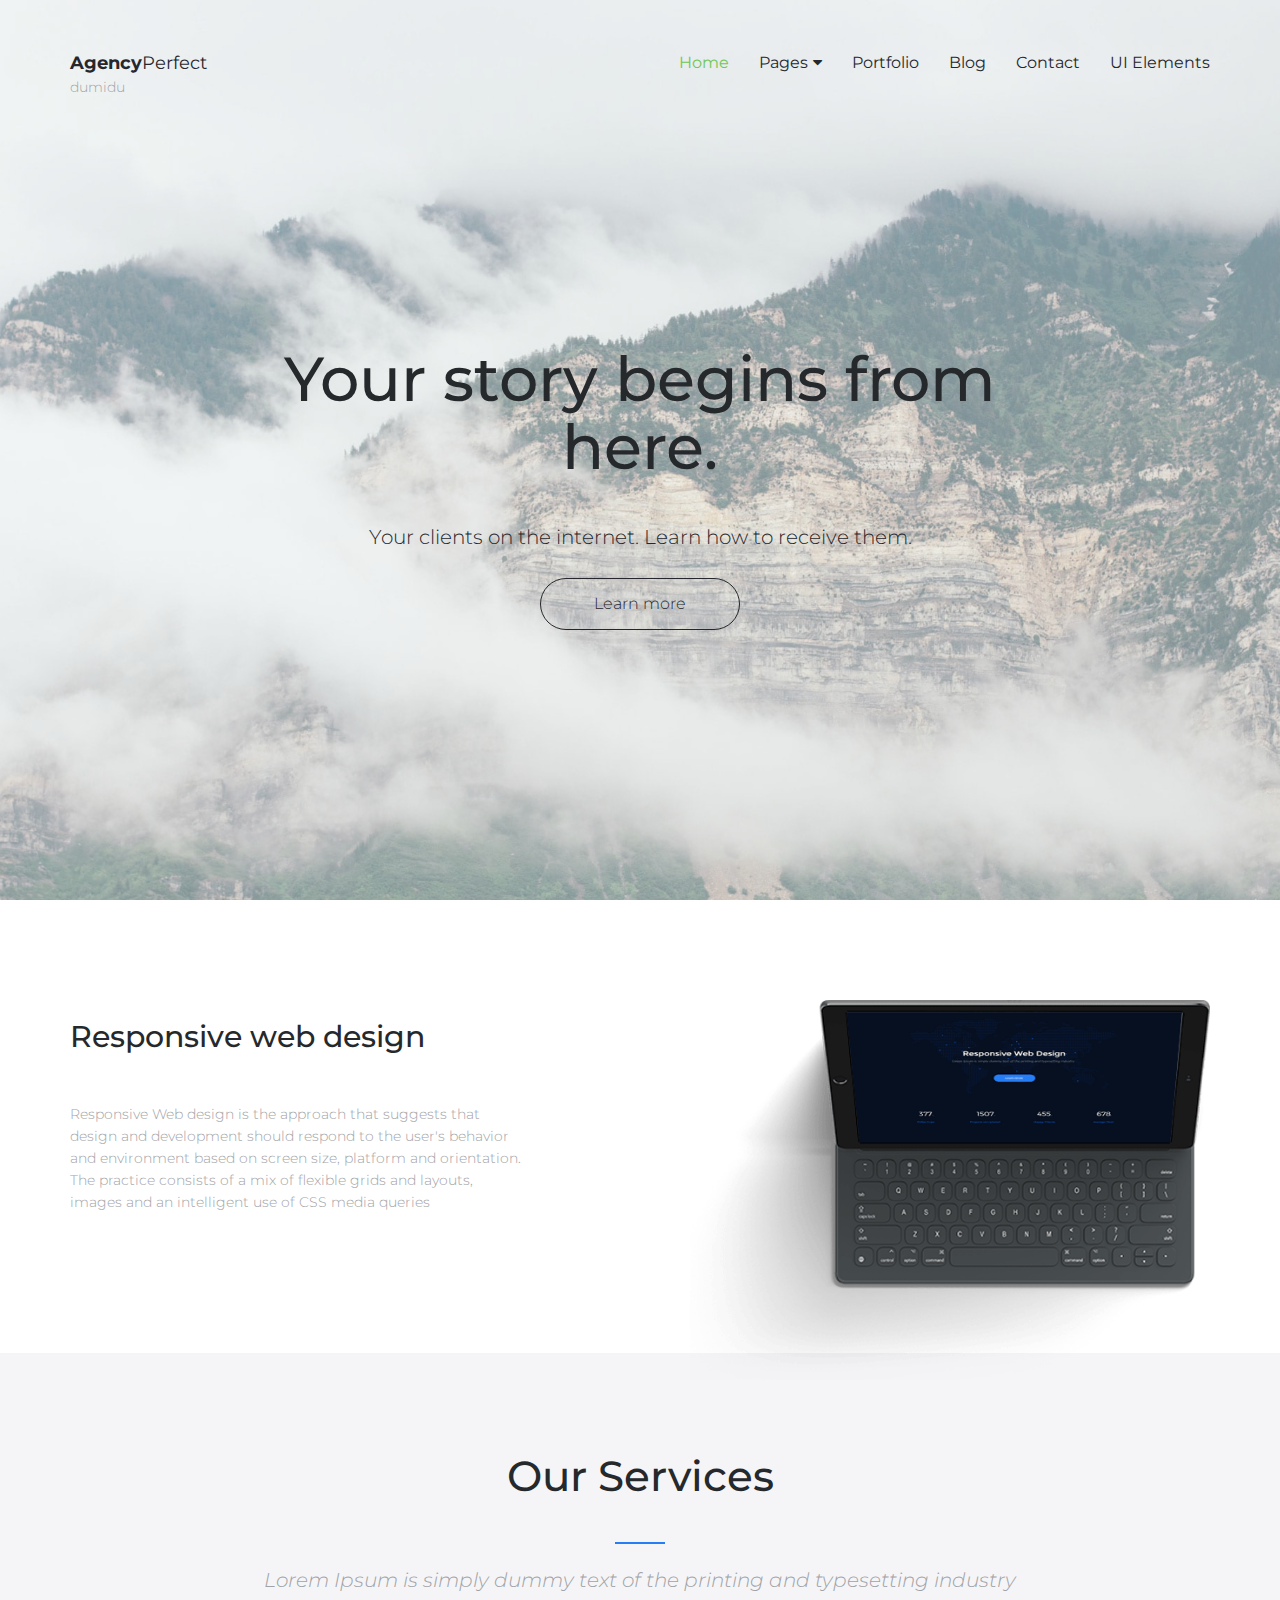
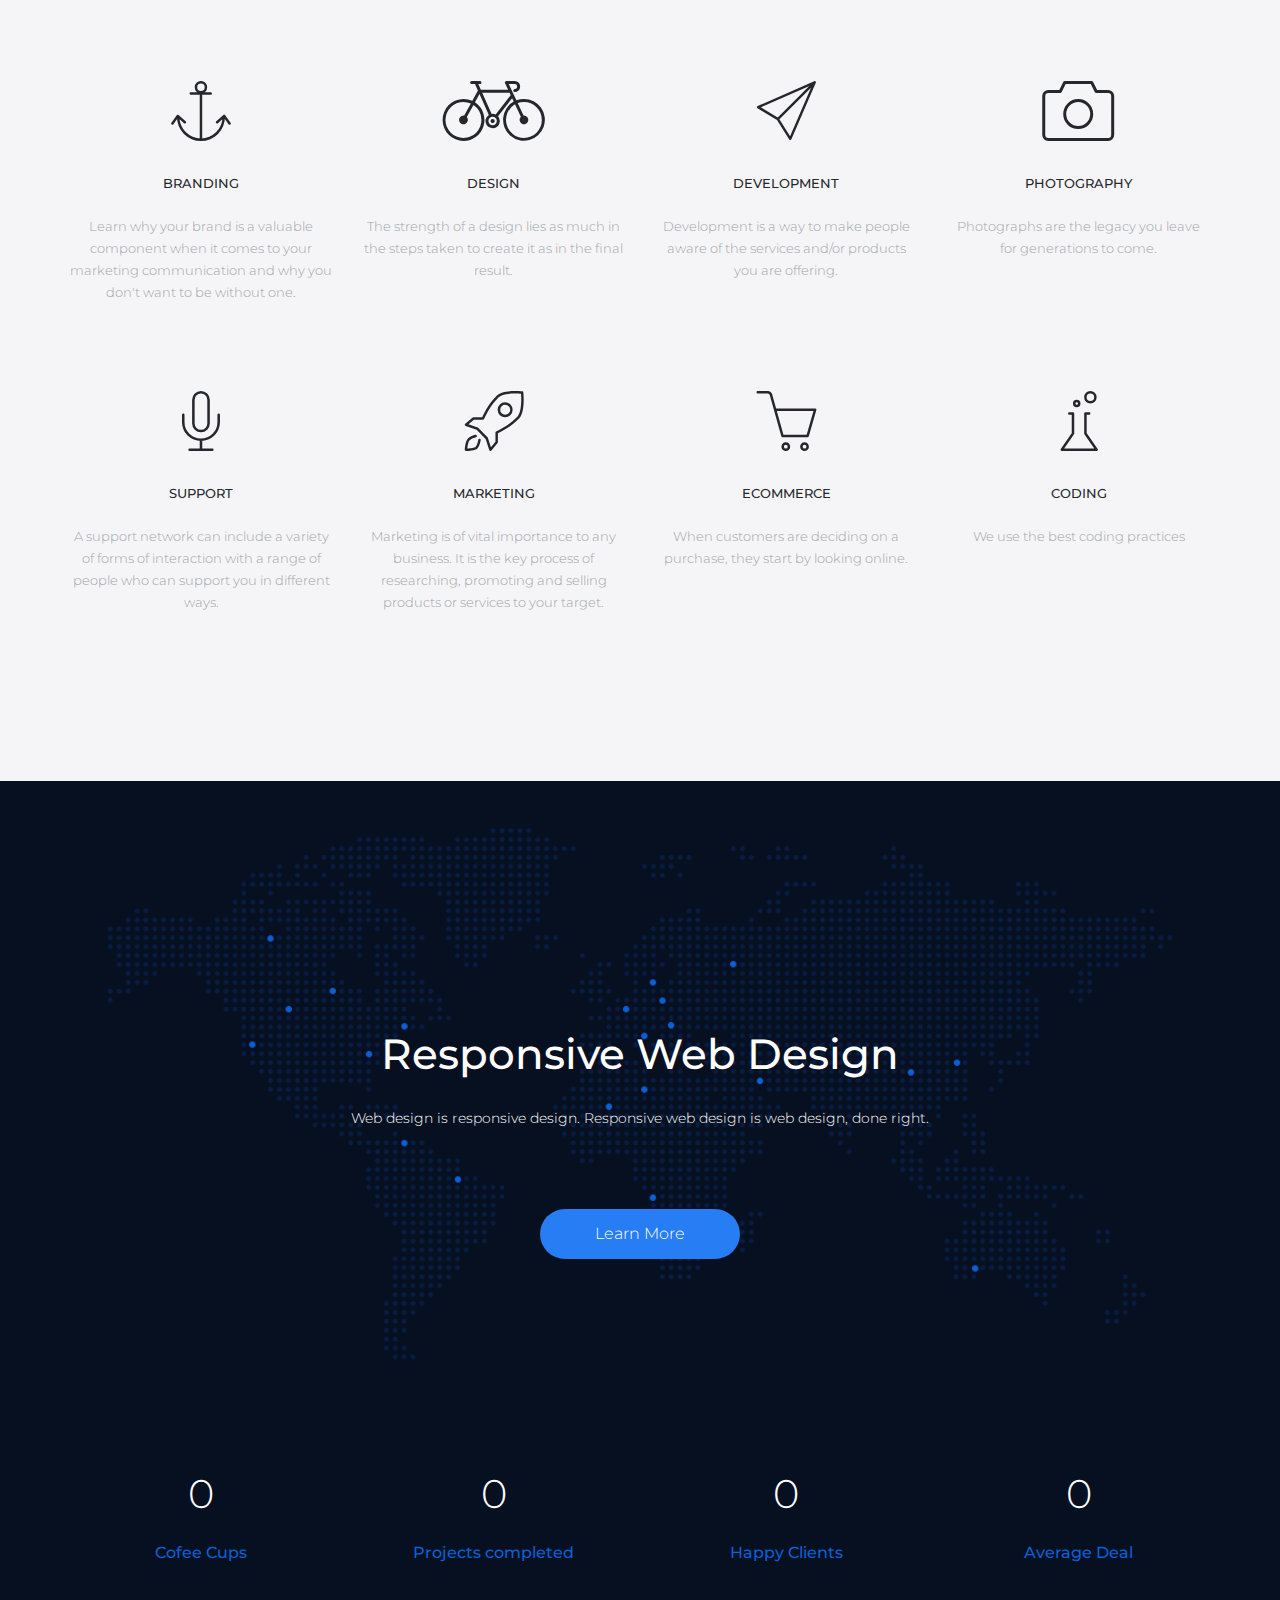
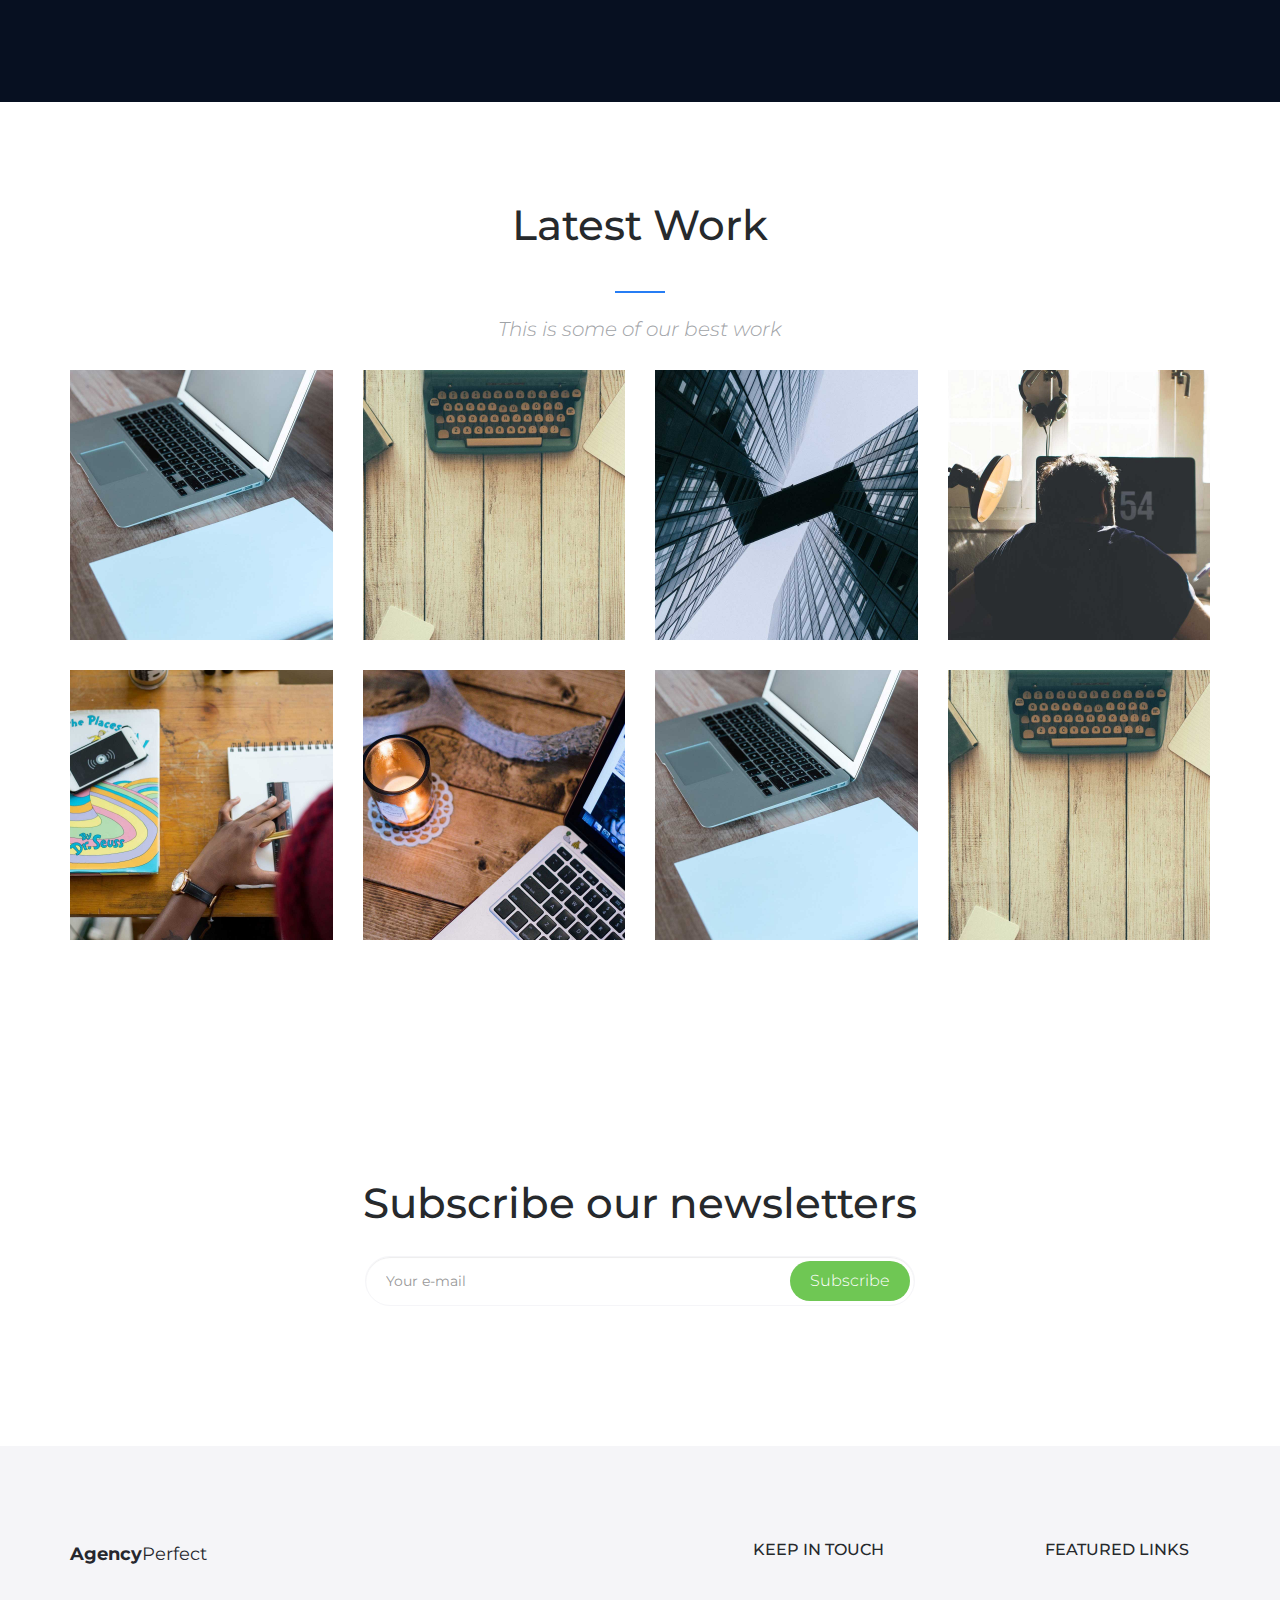
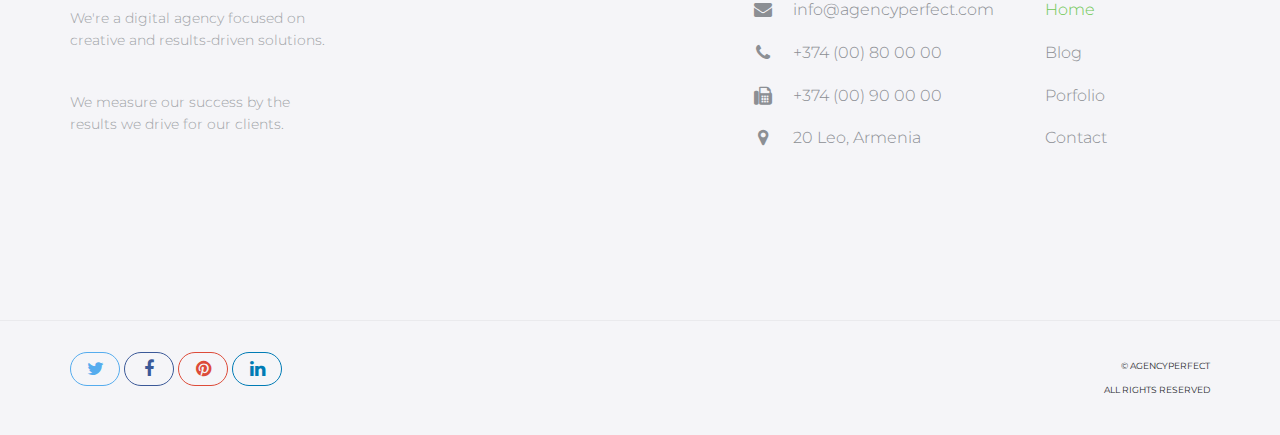
==== commit 3b410a69: "add p tag" ====
--- a/index.html
+++ b/index.html
@@ -52,6 +52,7 @@
                 <div class="navbar-header">
                    
                     <a class="site-title"><span>Agency</span>Perfect</a>
+                    <p>dumidu</p>
 
                 </div><!-- /.navbar-header -->
 
